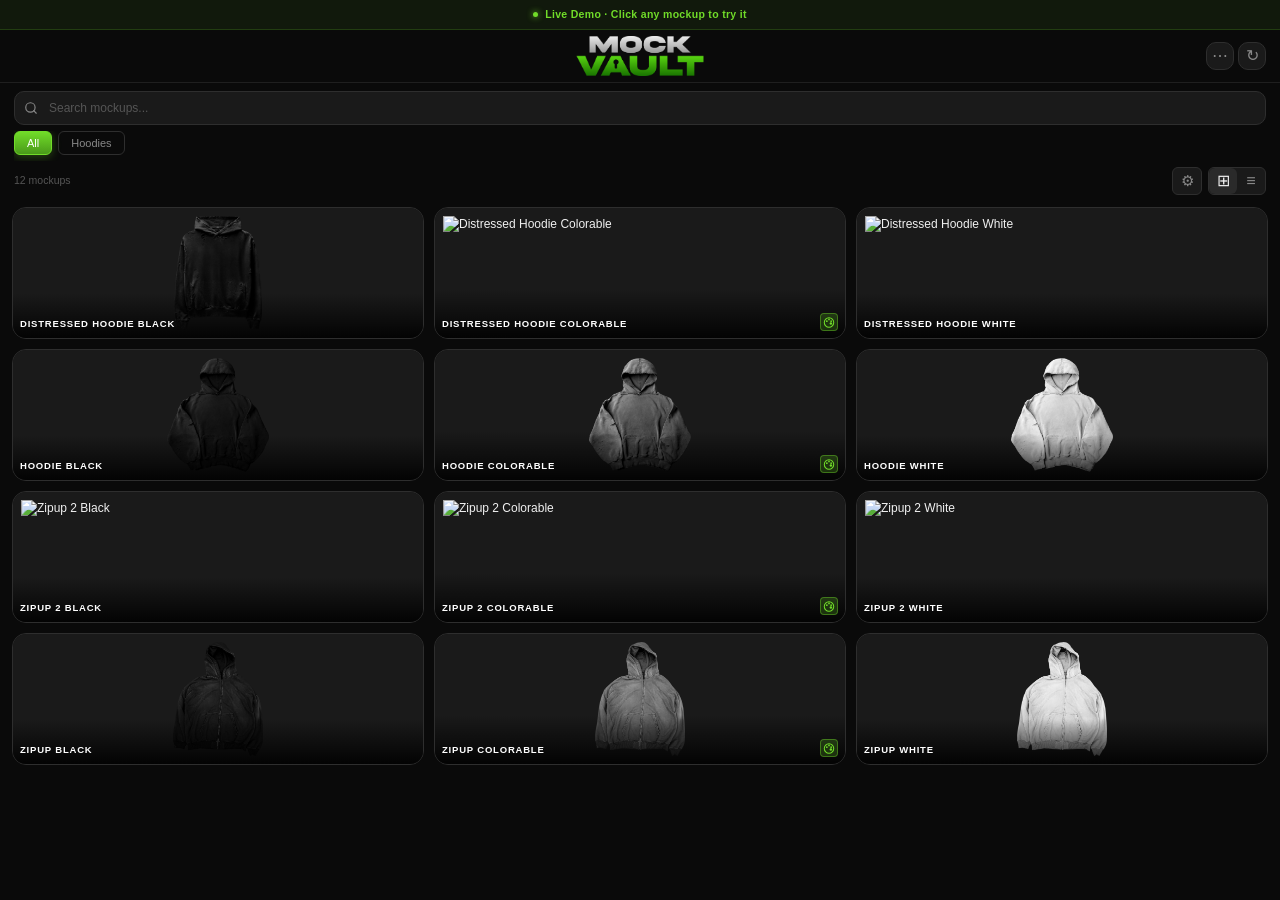
==== demo/index.html @ 6f00c3f3 "Initial commit — MockVault landing page" ====
<!DOCTYPE html>
<html lang="en">
<head>
  <meta charset="UTF-8">
  <meta name="viewport" content="width=device-width, initial-scale=1.0">
  <title>MockVault — Interactive Demo</title>
  <link href="https://api.fontshare.com/v2/css?f[]=satoshi@900,700,500,400,300&display=swap" rel="stylesheet">
  <style>
    *, *::before, *::after { box-sizing: border-box; margin: 0; padding: 0; }

    :root {
      --bg-base:       #0a0a0a;
      --bg-surface:    #111111;
      --bg-elevated:   #1a1a1a;
      --bg-hover:      #212121;
      --bg-active:     #2a2a2a;
      --border:        #1f1f1f;
      --border-strong: #2e2e2e;
      --text-primary:  #f0f0f0;
      --text-secondary:#888888;
      --text-muted:    #555555;
      --accent:        #71dc29;
      --accent-glow:   rgba(113, 220, 41, 0.22);
      --accent-gradient: linear-gradient(to bottom, #71dc29 0%, #4a9a1a 100%);
      --success:       #34d399;
      --error:         #f87171;
      --radius-sm: 6px; --radius-md: 10px; --radius-lg: 14px;
      --transition: 0.15s ease;
    }

    html, body {
      height: 100%;
      background: var(--bg-base);
      color: var(--text-primary);
      font-family: 'Satoshi', -apple-system, BlinkMacSystemFont, sans-serif;
      font-size: 12px;
      line-height: 1.4;
      overflow: hidden;
      -webkit-font-smoothing: antialiased;
    }

    #app { display: flex; flex-direction: column; height: 100%; overflow: hidden; position: relative; }

    ::-webkit-scrollbar { width: 4px; }
    ::-webkit-scrollbar-track { background: transparent; }
    ::-webkit-scrollbar-thumb { background: var(--border-strong); border-radius: 99px; }
    ::-webkit-scrollbar-thumb:hover { background: var(--text-muted); }

    /* ── Demo Banner ──────────────────────────────────────── */
    .demo-banner {
      display: flex;
      align-items: center;
      justify-content: center;
      gap: 7px;
      padding: 7px 12px;
      background: rgba(113, 220, 41, 0.07);
      border-bottom: 1px solid rgba(113, 220, 41, 0.18);
      font-size: 10.5px;
      font-weight: 700;
      color: var(--accent);
      letter-spacing: 0.03em;
      flex-shrink: 0;
    }

    .demo-dot {
      width: 5px; height: 5px;
      border-radius: 50%;
      background: var(--accent);
      box-shadow: 0 0 6px var(--accent);
      animation: demo-pulse 2s ease-in-out infinite;
    }

    @keyframes demo-pulse {
      0%, 100% { opacity: 1; transform: scale(1); }
      50% { opacity: 0.4; transform: scale(0.7); }
    }

    /* ── Header ───────────────────────────────────────────── */
    .header {
      display: flex;
      align-items: center;
      justify-content: flex-end;
      padding: 12px 14px;
      flex-shrink: 0;
      border-bottom: 1px solid var(--border);
      position: relative;
    }

    .header-logo {
      position: absolute;
      left: 50%;
      transform: translateX(-50%);
    }

    .logo-img { height: 40px; width: auto; display: block; }

    .header-actions { display: flex; align-items: center; gap: 4px; }

    .icon-btn {
      display: flex; align-items: center; justify-content: center;
      width: 28px; height: 28px;
      border: 1px solid var(--border-strong);
      border-radius: var(--radius-md);
      background: var(--bg-elevated);
      color: var(--text-secondary);
      cursor: pointer;
      transition: all var(--transition);
      font-size: 16px; line-height: 1;
    }

    .icon-btn:hover { border-color: var(--accent); color: var(--accent); background: rgba(113,220,41,0.08); }

    @keyframes spin { to { transform: rotate(360deg); } }
    .icon-btn.spinning { animation: spin 0.7s linear infinite; }

    /* ── Search ───────────────────────────────────────────── */
    .search-bar {
      position: relative;
      margin: 8px 14px 6px;
      flex-shrink: 0;
    }

    .search-icon-wrap {
      position: absolute; left: 0; top: 50%;
      transform: translateY(-50%);
      width: 34px; display: flex; justify-content: center; pointer-events: none;
    }

    .search-icon { width: 14px; height: 14px; color: var(--text-secondary); }

    .search-input {
      width: 100%;
      background: var(--bg-elevated);
      border: 1px solid var(--border-strong);
      border-radius: var(--radius-md);
      color: var(--text-primary);
      font-family: inherit;
      font-size: 12px;
      padding: 9px 28px 9px 34px;
      outline: none;
      transition: border-color var(--transition), box-shadow var(--transition);
    }

    .search-input::placeholder { color: var(--text-muted); }
    .search-input:focus { border-color: var(--accent); box-shadow: 0 0 0 2px rgba(113,220,41,0.18); }

    .clear-search {
      position: absolute; right: 6px; top: 0; height: 100%;
      display: flex; align-items: center; justify-content: center;
      width: 24px; background: transparent; border: none;
      color: var(--text-muted); cursor: pointer; font-size: 10px;
      transition: color var(--transition);
    }

    .clear-search:hover { color: var(--text-primary); }

    /* ── Categories ───────────────────────────────────────── */
    .categories-wrapper {
      padding: 0 14px; flex-shrink: 0; overflow: hidden; position: relative;
    }

    .categories-wrapper::before, .categories-wrapper::after {
      content: ''; position: absolute; top: 0; bottom: 6px; width: 24px;
      pointer-events: none; opacity: 0; transition: opacity 0.2s; z-index: 1;
    }

    .categories-wrapper::before { left: 14px; background: linear-gradient(to right, var(--bg-base), transparent); }
    .categories-wrapper::after  { right: 14px; background: linear-gradient(to left, var(--bg-base), transparent); }
    .categories-wrapper.scroll-left::before  { opacity: 1; }
    .categories-wrapper.scroll-right::after  { opacity: 1; }

    .categories {
      display: flex; gap: 6px; overflow-x: auto;
      padding-bottom: 6px; scrollbar-width: none;
    }

    .categories::-webkit-scrollbar { display: none; }

    .category-btn {
      flex-shrink: 0;
      padding: 5px 12px;
      border-radius: var(--radius-sm);
      border: 1px solid var(--border-strong);
      background: transparent;
      color: var(--text-secondary);
      font-family: inherit;
      font-size: 11px; font-weight: 500;
      cursor: pointer;
      transition: all var(--transition);
      white-space: nowrap;
    }

    .category-btn:hover { border-color: var(--accent); color: var(--text-primary); }

    .category-btn.active {
      background: var(--accent-gradient);
      border-color: var(--accent);
      color: #fff;
      box-shadow: 0 2px 10px rgba(113,220,41,0.3);
    }

    /* ── Stats Bar ────────────────────────────────────────── */
    .stats-bar {
      display: flex; align-items: center; justify-content: space-between;
      padding: 6px 14px 4px; flex-shrink: 0;
    }

    .stats-left { display: flex; align-items: center; }

    .count-label { font-size: 10.5px; color: var(--text-muted); font-weight: 500; }

    .clear-filters-btn {
      margin-left: 8px; padding: 2px 7px; font-size: 10px; font-weight: 600;
      font-family: inherit; border-radius: var(--radius-sm);
      border: 1px solid var(--border-strong); background: transparent;
      color: var(--text-muted); cursor: pointer; transition: all var(--transition);
    }

    .clear-filters-btn:hover { border-color: var(--error); color: var(--error); }

    .stats-right { display: flex; align-items: center; }

    /* Filter Popout */
    .filter-popout-wrap {
      position: relative; display: flex;
      background: var(--bg-elevated); border: 1px solid var(--border-strong);
      border-radius: var(--radius-sm); margin-right: 6px;
    }

    .filter-toggle-btn {
      display: flex; align-items: center; justify-content: center;
      width: 28px; height: 26px; border: none; border-radius: var(--radius-sm);
      background: transparent; color: var(--text-secondary);
      cursor: pointer; transition: all var(--transition); font-size: 15px;
    }

    .filter-toggle-btn:hover { color: var(--text-primary); }
    .filter-toggle-btn.has-filter { color: var(--accent); background: var(--bg-active); }

    .filter-popout {
      position: absolute; top: calc(100% + 6px); right: 0;
      background: var(--bg-elevated); border: 1px solid var(--border-strong);
      border-radius: var(--radius-md); padding: 6px;
      box-shadow: 0 4px 20px rgba(0,0,0,0.6);
      display: flex; flex-direction: column; min-width: 120px;
      opacity: 0; pointer-events: none;
      transform: translateY(-4px);
      transition: opacity 0.15s, transform 0.15s; z-index: 50;
    }

    .filter-popout.open { opacity: 1; pointer-events: all; transform: translateY(0); }

    .color-filter-btn {
      height: 26px; padding: 0; border-radius: var(--radius-sm); border: none;
      background: transparent; color: var(--text-secondary); font-family: inherit;
      font-size: 11px; font-weight: 600; cursor: pointer;
      transition: all var(--transition); letter-spacing: 0.3px;
      display: flex; align-items: center; justify-content: center;
    }

    .color-filter-btn:hover { background: var(--bg-hover); color: var(--text-primary); }
    .color-filter-btn.active { background: var(--accent-gradient); color: #fff; }

    .view-toggle {
      display: flex; background: var(--bg-elevated);
      border: 1px solid var(--border-strong); border-radius: var(--radius-sm);
    }

    .view-btn {
      display: flex; align-items: center; justify-content: center;
      width: 28px; height: 26px; border: none; border-radius: var(--radius-sm);
      background: transparent; color: var(--text-secondary);
      cursor: pointer; transition: all var(--transition); font-size: 16px;
    }

    .view-btn:hover { color: var(--text-primary); }
    .view-btn.active { background: var(--bg-active); color: var(--text-primary); }

    /* ── Mockup Container ─────────────────────────────────── */
    .mockup-container {
      flex: 1; min-height: 0; overflow-y: auto;
      padding: 8px 12px 14px; position: relative;
    }

    .mockup-grid { display: flex; flex-wrap: wrap; align-content: flex-start; }

    .mockup-grid .mockup-card {
      flex: none;
      width: calc((100% - 20px) / 3);
      margin-right: 10px;
      margin-bottom: 10px;
    }

    .mockup-grid .mockup-card:nth-child(3n) { margin-right: 0; }

    .mockup-grid.list-mode { display: flex; flex-direction: column; }
    .mockup-grid.list-mode .mockup-card { width: 100%; margin-right: 0; margin-bottom: 8px; }

    /* ── Cards ────────────────────────────────────────────── */
    .mockup-card {
      position: relative;
      background: var(--bg-surface);
      border: 1px solid var(--border-strong);
      border-radius: var(--radius-lg);
      overflow: hidden;
      cursor: pointer;
      transition: border-color 0.15s, box-shadow 0.15s, transform 0.15s;
    }

    .mockup-card:hover {
      border-color: rgba(113,220,41,0.6);
      box-shadow: 0 0 0 1px rgba(113,220,41,0.35), 0 4px 20px rgba(113,220,41,0.12);
      transform: translateY(-2px) scale(1.015);
    }

    .list-mode .mockup-card:hover { transform: translateY(-1px); }

    .mockup-card.placed-flash { animation: placed-flash 0.8s ease forwards; }

    @keyframes placed-flash {
      0%   { border-color: var(--accent); box-shadow: 0 0 0 2px rgba(113,220,41,0.6), 0 0 30px rgba(113,220,41,0.3); }
      100% { border-color: var(--border-strong); box-shadow: none; }
    }

    /* Thumbnail */
    .card-thumb-wrap { position: relative; width: 100%; isolation: isolate; }

    .card-thumb {
      width: 100%; height: 130px;
      object-fit: contain; display: block;
      background: var(--bg-elevated); padding: 8px;
      opacity: 0; transition: opacity 0.3s;
    }

    .card-thumb.loaded { opacity: 1; }

    /* Live color tint for colorable mockups */
    .card-color-tint {
      position: absolute; inset: 0;
      mix-blend-mode: overlay;
      pointer-events: none;
      opacity: 0;
      transition: opacity 0.4s ease, background 0.15s ease;
    }

    .card-color-tint.active { opacity: 1; }

    /* Colorable Badge */
    .colorable-badge {
      display: flex; align-items: center; justify-content: center;
      width: 18px; height: 18px; border-radius: 4px;
      background: rgba(113,220,41,0.2); color: var(--accent);
      border: 1px solid rgba(113,220,41,0.4); flex-shrink: 0;
    }

    .colorable-badge svg { width: 12px; height: 12px; }

    .card-name-bar {
      position: absolute; bottom: 0; left: 0; right: 0;
      padding: 24px 7px 7px;
      background: linear-gradient(to top, rgba(0,0,0,0.88) 0%, transparent 100%);
      pointer-events: none;
      display: flex; align-items: flex-end;
    }

    .card-name {
      font-size: 9.5px; font-weight: 700; color: #fff;
      white-space: nowrap; overflow: hidden; text-overflow: ellipsis;
      letter-spacing: 0.8px; text-transform: uppercase;
      flex: 1; min-width: 0; margin-right: 4px;
    }

    /* Fav button */
    .fav-btn {
      position: absolute; top: 5px; right: 5px;
      width: 22px; height: 22px; border: none; border-radius: 4px;
      background: rgba(0,0,0,0.55); color: var(--text-secondary);
      font-size: 13px; line-height: 1; cursor: pointer;
      display: flex; align-items: center; justify-content: center;
      z-index: 4; opacity: 0;
      transition: opacity 0.15s, color 0.15s, background 0.15s;
    }

    .mockup-card:hover .fav-btn { opacity: 1; }
    .fav-btn.active { color: #fbbf24; opacity: 1; }
    .fav-btn:hover { background: rgba(0,0,0,0.8); color: #fbbf24; }

    /* List mode fav */
    .list-mode .fav-btn {
      position: static; width: 28px; height: 28px;
      padding: 0; margin: 0; margin-right: 6px; align-self: center;
      background: transparent; border: 1px solid var(--border-strong);
      border-radius: var(--radius-sm); opacity: 1; font-size: 13px;
    }

    .list-mode .fav-btn.active { color: #fbbf24; border-color: rgba(251,191,36,0.4); background: rgba(251,191,36,0.08); }
    .list-mode .fav-btn:hover { background: rgba(251,191,36,0.12); color: #fbbf24; }

    /* Place overlay */
    .card-overlay {
      position: absolute; inset: 0;
      background: rgba(0,0,0,0.42);
      display: flex; align-items: center; justify-content: center;
      opacity: 0; transition: opacity var(--transition);
    }

    .mockup-card:hover .card-overlay { opacity: 1; }

    .place-btn {
      display: flex; align-items: center; gap: 4px;
      padding: 6px 14px;
      background: var(--accent-gradient); border: none;
      border-radius: var(--radius-sm); color: #fff;
      font-family: inherit; font-size: 10.5px; font-weight: 700;
      cursor: pointer; transition: transform 0.15s; letter-spacing: 0.3px;
      box-shadow: 0 2px 12px rgba(113,220,41,0.5);
    }

    .place-btn:hover { transform: scale(1.05); }

    /* List mode */
    .list-mode .mockup-card { display: flex; align-items: center; padding: 9px 11px; }

    .list-mode .card-thumb-wrap {
      flex-shrink: 0; width: 44px; height: 44px;
      border-radius: var(--radius-sm); overflow: hidden;
      background: var(--bg-elevated); margin-right: 12px;
    }

    .list-mode .card-thumb { width: 100%; height: 100%; object-fit: contain; padding: 4px; }
    .list-mode .card-name-bar { display: none; }
    .list-mode .card-overlay { display: none; }
    .list-mode .card-info { flex: 1; min-width: 0; margin-right: 10px; }

    .list-mode .card-name {
      flex: none; font-size: 10.5px; font-weight: 600;
      color: var(--text-primary); white-space: nowrap; overflow: hidden;
      text-overflow: ellipsis; letter-spacing: 0.4px; text-transform: uppercase; position: static;
    }

    .card-name-row { display: flex; align-items: center; min-width: 0; }
    .card-name-row .card-name { flex: 1; min-width: 0; margin-right: 6px; }
    .card-category { font-size: 9.5px; color: var(--text-muted); margin-top: 3px; text-transform: capitalize; }

    .list-mode .card-actions { flex-shrink: 0; display: flex; align-items: center; }

    .place-btn-list {
      display: flex; align-items: center; justify-content: center;
      width: 28px; height: 28px; padding: 0; margin: 0;
      background: var(--bg-elevated); border: 1px solid var(--border-strong);
      border-radius: var(--radius-sm); color: var(--text-secondary);
      cursor: pointer; transition: all var(--transition); font-size: 15px;
    }

    .place-btn-list:hover { background: var(--accent-gradient); border-color: var(--accent); color: #fff; }

    /* Empty State */
    .empty-state {
      display: flex; flex-direction: column; align-items: center; justify-content: center;
      gap: 10px; padding: 40px 20px; text-align: center;
    }

    .empty-icon svg { width: 44px; height: 44px; color: var(--text-muted); opacity: 0.4; }
    .empty-title { font-size: 12px; font-weight: 600; color: var(--text-secondary); }
    .empty-subtitle { font-size: 10.5px; color: var(--text-muted); line-height: 1.6; }

    /* Toast */
    .toast {
      position: fixed; bottom: 12px; left: 50%;
      transform: translateX(-50%) translateY(50px);
      background: var(--bg-elevated); border: 1px solid var(--border-strong);
      border-radius: var(--radius-md); padding: 7px 14px;
      font-size: 11px; font-weight: 500; color: var(--text-primary);
      white-space: nowrap; box-shadow: 0 4px 20px rgba(0,0,0,0.6);
      opacity: 0; transition: all 0.25s cubic-bezier(0.34,1.4,0.64,1);
      pointer-events: none; z-index: 999;
    }

    .toast.show { opacity: 1; transform: translateX(-50%) translateY(0); }
    .toast.success { border-color: var(--success); color: var(--success); }
    .toast.error   { border-color: var(--error);   color: var(--error);   }

    /* ── Color Picker ─────────────────────────────────────── */
    .color-picker-overlay {
      position: absolute; inset: 0;
      background: rgba(9,9,11,0.82);
      display: flex; align-items: center; justify-content: center;
      z-index: 200; opacity: 0; pointer-events: none;
      transition: opacity 0.18s ease;
    }

    .color-picker-overlay.show { opacity: 1; pointer-events: all; }

    .color-picker-panel {
      background: var(--bg-elevated); border: 1px solid var(--border-strong);
      border-radius: var(--radius-lg); padding: 14px;
      width: 215px; max-width: calc(100% - 28px);
      box-shadow: 0 4px 24px rgba(0,0,0,0.7);
    }

    /* Live preview with blend overlay */
    .cp-preview-wrap {
      position: relative; isolation: isolate;
      width: 100%; height: 115px;
      border-radius: 8px; overflow: hidden;
      margin-bottom: 12px;
      background: #1a1a1a; border: 1px solid var(--border-strong);
    }

    .cp-preview-img { width: 100%; height: 100%; object-fit: contain; padding: 8px; display: block; }

    .cp-color-overlay {
      position: absolute; inset: 0;
      mix-blend-mode: overlay;
      pointer-events: none;
      transition: background 0.1s ease;
    }

    .cp-preview-label {
      position: absolute; bottom: 5px; left: 0; right: 0; text-align: center;
      font-size: 9px; font-weight: 700; letter-spacing: 0.08em;
      text-transform: uppercase; color: rgba(255,255,255,0.45);
    }

    .color-picker-title {
      font-size: 10.5px; font-weight: 700; color: var(--text-secondary);
      letter-spacing: 0.6px; text-transform: uppercase; margin-bottom: 10px;
    }

    .color-swatches { display: flex; flex-wrap: wrap; gap: 5px; margin-bottom: 10px; }

    .color-swatch {
      width: 26px; height: 26px; border-radius: 6px; cursor: pointer;
      border: 2px solid transparent;
      transition: transform 0.12s, border-color 0.12s;
      flex-shrink: 0;
    }

    .color-swatch:hover { transform: scale(1.15); }
    .color-swatch.selected { border-color: #fff; transform: scale(1.1); }

    .color-custom-row { display: flex; align-items: center; margin-bottom: 12px; }

    .color-preview-dot {
      width: 26px; height: 26px; border-radius: 6px; flex-shrink: 0;
      margin-right: 8px; border: 1px solid var(--border-strong);
    }

    .hex-input {
      flex: 1; min-width: 0; background: var(--bg-surface);
      border: 1px solid var(--border-strong); border-radius: var(--radius-sm);
      color: var(--text-primary); font-size: 11px; font-family: monospace;
      padding: 6px 8px; outline: none; transition: border-color var(--transition);
    }

    .hex-input:focus { border-color: var(--accent); }

    .color-picker-actions { display: flex; gap: 6px; }

    .color-cancel-btn {
      flex: 1; padding: 7px 0; border-radius: var(--radius-sm);
      border: 1px solid var(--border-strong); background: transparent;
      color: var(--text-secondary); font-family: inherit;
      font-size: 11px; font-weight: 600; cursor: pointer; transition: all var(--transition);
    }

    .color-cancel-btn:hover { border-color: var(--text-secondary); color: var(--text-primary); }

    .color-place-btn {
      flex: 2; padding: 7px 0; border-radius: var(--radius-sm); border: none;
      background: var(--accent-gradient); color: #fff;
      font-family: inherit; font-size: 11px; font-weight: 700;
      cursor: pointer; transition: opacity 0.15s; letter-spacing: 0.3px;
    }

    .color-place-btn:hover { opacity: 0.85; }

    /* ── Mobile / Touch ────────────────────────────────────── */
    @media (hover: none) and (pointer: coarse) {
      /* Always show fav buttons — no hover state on touch */
      .fav-btn { opacity: 0.7; }
      /* Bigger tap targets for categories */
      .category-btn { padding: 7px 14px; font-size: 12px; }
      /* Hex input larger on mobile */
      .hex-input { font-size: 14px; padding: 8px 10px; }
      .color-cancel-btn, .color-place-btn { padding: 10px 0; font-size: 12px; }
      /* Color swatch slightly larger for fingers */
      .color-swatch { width: 30px; height: 30px; }
      .color-swatches { gap: 6px; }
    }

    @media (max-width: 380px) {
      .color-picker-panel { padding: 12px; }
      .cp-preview-wrap { height: 100px; }
    }
  </style>
</head>
<body>
  <div id="app">

    <!-- Demo Banner -->
    <div class="demo-banner">
      <span class="demo-dot"></span>
      <span id="demoBannerText">Live Demo · Click any mockup to try it</span>
    </div>

    <!-- Header -->
    <header class="header">
      <div class="header-logo">
        <img src="../demo-source-file/mockvaultlogo.png" class="logo-img" alt="MockVault">
      </div>
      <div class="header-actions">
        <button class="icon-btn" id="folderBtn" title="Available in Photoshop">&#8943;</button>
        <button class="icon-btn" id="refreshBtn" title="Refresh">&#8635;</button>
      </div>
    </header>

    <!-- Search -->
    <div class="search-bar">
      <div class="search-icon-wrap">
        <svg class="search-icon" viewBox="0 0 24 24" fill="none">
          <circle cx="11" cy="11" r="8" stroke="currentColor" stroke-width="2"/>
          <path d="m21 21-4.35-4.35" stroke="currentColor" stroke-width="2" stroke-linecap="round"/>
        </svg>
      </div>
      <input type="text" id="searchInput" class="search-input" placeholder="Search mockups..." autocomplete="off" spellcheck="false">
      <button class="clear-search" id="clearSearch" style="display:none">✕</button>
    </div>

    <!-- Categories -->
    <div class="categories-wrapper">
      <div class="categories" id="categoryTabs">
        <button class="category-btn active" data-category="all">All</button>
      </div>
    </div>

    <!-- Stats bar -->
    <div class="stats-bar">
      <div class="stats-left">
        <span id="mockupCount" class="count-label">0 mockups</span>
        <button class="clear-filters-btn" id="clearFiltersBtn" style="display:none">✕ Clear</button>
      </div>
      <div class="stats-right">
        <div class="filter-popout-wrap" id="filterPopoutWrap">
          <button class="filter-toggle-btn" id="filterToggleBtn">⚙</button>
          <div class="filter-popout" id="filterPopout">
            <button class="color-filter-btn" id="blackBtn" data-filter="black">Black</button>
            <button class="color-filter-btn" id="whiteBtn" data-filter="white">White</button>
            <button class="color-filter-btn" id="colorableBtn" data-filter="colorable">Colorable</button>
          </div>
        </div>
        <div class="view-toggle">
          <button class="view-btn active" id="gridViewBtn">⊞</button>
          <button class="view-btn" id="listViewBtn">≡</button>
        </div>
      </div>
    </div>

    <!-- Mockup Grid -->
    <div class="mockup-container" id="mockupContainer">
      <div class="empty-state" id="emptyState" style="display:none">
        <div class="empty-icon">
          <svg viewBox="0 0 64 64" fill="none">
            <rect x="8" y="10" width="48" height="36" rx="4" stroke="currentColor" stroke-width="2"/>
            <path d="M22 54h20M32 46v8" stroke="currentColor" stroke-width="2" stroke-linecap="round"/>
          </svg>
        </div>
        <p class="empty-title">No mockups found</p>
        <p class="empty-subtitle">Try a different search or filter</p>
      </div>
      <div class="mockup-grid" id="mockupGrid"></div>
    </div>

    <!-- Toast -->
    <div class="toast" id="toast"></div>

    <!-- Color Picker Modal -->
    <div class="color-picker-overlay" id="colorPickerOverlay">
      <div class="color-picker-panel">
        <div class="cp-preview-wrap">
          <img class="cp-preview-img" id="cpPreviewImg" src="" alt="Preview">
          <div class="cp-color-overlay" id="cpColorOverlay"></div>
          <span class="cp-preview-label">Live Color Preview</span>
        </div>
        <p class="color-picker-title">Garment Color</p>
        <div class="color-swatches" id="colorSwatches"></div>
        <div class="color-custom-row">
          <div class="color-preview-dot" id="colorPreviewDot"></div>
          <input type="text" class="hex-input" id="hexInput" maxlength="7" placeholder="#1d4ed8">
        </div>
        <div class="color-picker-actions">
          <button class="color-cancel-btn" id="colorCancelBtn">Cancel</button>
          <button class="color-place-btn" id="colorPlaceBtn">Place Mockup</button>
        </div>
      </div>
    </div>

  </div>

  <script>
    /* ── Demo Data ─────────────────────────────────────── */
    const DEMO_MOCKUPS = [
      { name: "Distressed Hoodie Black",     category: "hoodies", colorType: "black",     colorable: false, thumbUrl: "../demo-source-file/Hoodies/distressedhoodie_black.png"    },
      { name: "Distressed Hoodie Colorable", category: "hoodies", colorType: "colorable", colorable: true,  thumbUrl: "../demo-source-file/Hoodies/distressedhoodie_colorable.png" },
      { name: "Distressed Hoodie White",     category: "hoodies", colorType: "white",     colorable: false, thumbUrl: "../demo-source-file/Hoodies/distressedhoodie_white.png"    },
      { name: "Hoodie Black",                category: "hoodies", colorType: "black",     colorable: false, thumbUrl: "../demo-source-file/Hoodies/hoodie_black.png"               },
      { name: "Hoodie Colorable",            category: "hoodies", colorType: "colorable", colorable: true,  thumbUrl: "../demo-source-file/Hoodies/hoodie_colorable.png"           },
      { name: "Hoodie White",                category: "hoodies", colorType: "white",     colorable: false, thumbUrl: "../demo-source-file/Hoodies/hoodie_white.png"               },
      { name: "Zipup 2 Black",               category: "hoodies", colorType: "black",     colorable: false, thumbUrl: "../demo-source-file/Hoodies/zipup2_black.png"               },
      { name: "Zipup 2 Colorable",           category: "hoodies", colorType: "colorable", colorable: true,  thumbUrl: "../demo-source-file/Hoodies/zipup2_colorable.png"           },
      { name: "Zipup 2 White",               category: "hoodies", colorType: "white",     colorable: false, thumbUrl: "../demo-source-file/Hoodies/zipup2_white.png"               },
      { name: "Zipup Black",                 category: "hoodies", colorType: "black",     colorable: false, thumbUrl: "../demo-source-file/Hoodies/zipup_black.png"                },
      { name: "Zipup Colorable",             category: "hoodies", colorType: "colorable", colorable: true,  thumbUrl: "../demo-source-file/Hoodies/zipup_colorable.png"            },
      { name: "Zipup White",                 category: "hoodies", colorType: "white",     colorable: false, thumbUrl: "../demo-source-file/Hoodies/zipup_white.png"                },
    ];

    const GARMENT_COLORS = [
      "#ffffff","#e5e5e5","#a3a3a3","#525252","#171717",
      "#1e3a5f","#1d4ed8","#0284c7","#0d9488","#16a34a",
      "#65a30d","#ca8a04","#ea580c","#dc2626","#9f1239",
      "#db2777","#7c3aed","#4c1d95","#92400e","#d4a574",
    ];

    /* ── State ─────────────────────────────────────────── */
    let allMockups        = [...DEMO_MOCKUPS];
    let filteredList      = [];
    let activeCategory    = "all";
    let searchQuery       = "";
    let isListView        = false;
    let activeColorFilter = null;
    let favorites         = new Set();
    let garmentColor      = "#1d4ed8";
    let colorPickerTarget = null;

    /* ── DOM ───────────────────────────────────────────── */
    const mockupGrid       = document.getElementById("mockupGrid");
    const emptyState       = document.getElementById("emptyState");
    const categoryTabs     = document.getElementById("categoryTabs");
    const searchInput      = document.getElementById("searchInput");
    const clearSearch      = document.getElementById("clearSearch");
    const refreshBtn       = document.getElementById("refreshBtn");
    const folderBtn        = document.getElementById("folderBtn");
    const mockupCount      = document.getElementById("mockupCount");
    const gridViewBtn      = document.getElementById("gridViewBtn");
    const listViewBtn      = document.getElementById("listViewBtn");
    const colorableBtn     = document.getElementById("colorableBtn");
    const blackBtn         = document.getElementById("blackBtn");
    const whiteBtn         = document.getElementById("whiteBtn");
    const clearFiltersBtn  = document.getElementById("clearFiltersBtn");
    const filterToggleBtn  = document.getElementById("filterToggleBtn");
    const filterPopout     = document.getElementById("filterPopout");
    const filterPopoutWrap = document.getElementById("filterPopoutWrap");
    const toast            = document.getElementById("toast");
    const cpOverlay        = document.getElementById("colorPickerOverlay");
    const colorSwatches    = document.getElementById("colorSwatches");
    const colorPreviewDot  = document.getElementById("colorPreviewDot");
    const hexInput         = document.getElementById("hexInput");
    const colorCancelBtn   = document.getElementById("colorCancelBtn");
    const colorPlaceBtn    = document.getElementById("colorPlaceBtn");
    const cpPreviewImg     = document.getElementById("cpPreviewImg");
    const cpColorOverlay   = document.getElementById("cpColorOverlay");

    /* ── Helpers ───────────────────────────────────────── */
    function favKey(m) { return `${m.category}/${m.name}`; }

    function formatName(name) {
      return name.replace(/[_-]+/g, " ").replace(/\b\w/g, c => c.toUpperCase());
    }

    function cap(str) { return str ? str.charAt(0).toUpperCase() + str.slice(1) : ""; }

    let toastTimer;
    function showToast(msg, type = "") {
      clearTimeout(toastTimer);
      toast.textContent = msg;
      toast.className = "toast" + (type ? ` ${type}` : "") + " show";
      toastTimer = setTimeout(() => toast.classList.remove("show"), 3200);
    }

    function setColor(hex) {
      garmentColor = hex;
      colorPreviewDot.style.background = hex;
      cpColorOverlay.style.background = hex;
      hexInput.value = hex;
      colorSwatches.querySelectorAll(".color-swatch").forEach(s => {
        s.classList.toggle("selected", s.dataset.color.toLowerCase() === hex.toLowerCase());
      });
    }

    const isTouch = () => window.matchMedia('(hover: none) and (pointer: coarse)').matches;

    /* ── Init ──────────────────────────────────────────── */
    function init() {
      try {
        const saved = JSON.parse(localStorage.getItem("mv_demo_prefs") || "{}");
        if (saved.isListView !== undefined) isListView = saved.isListView;
        if (saved.garmentColor) garmentColor = saved.garmentColor;
        const favSaved = localStorage.getItem("mv_demo_favs");
        if (favSaved) favorites = new Set(JSON.parse(favSaved));
      } catch {}

      gridViewBtn.classList.toggle("active", !isListView);
      listViewBtn.classList.toggle("active", isListView);
      mockupGrid.classList.toggle("list-mode", isListView);

      bindEvents();
      renderCategories();
      renderGrid();
    }

    function savePrefs() {
      try {
        localStorage.setItem("mv_demo_prefs", JSON.stringify({ isListView, garmentColor }));
        localStorage.setItem("mv_demo_favs", JSON.stringify([...favorites]));
      } catch {}
    }

    /* ── Events ────────────────────────────────────────── */
    function bindEvents() {
      folderBtn.addEventListener("click", () => {
        showToast("📁 Folder selection available in the full Photoshop plugin");
      });

      refreshBtn.addEventListener("click", () => {
        refreshBtn.classList.add("spinning");
        setTimeout(() => {
          refreshBtn.classList.remove("spinning");
          renderGrid();
          showToast("✓ Mockups refreshed");
        }, 600);
      });

      searchInput.addEventListener("input", () => {
        searchQuery = searchInput.value.trim().toLowerCase();
        clearSearch.style.display = searchQuery ? "flex" : "none";
        renderGrid();
      });

      clearSearch.addEventListener("click", () => {
        searchInput.value = ""; searchQuery = "";
        clearSearch.style.display = "none";
        renderGrid();
      });

      gridViewBtn.addEventListener("click", () => {
        isListView = false;
        gridViewBtn.classList.add("active"); listViewBtn.classList.remove("active");
        mockupGrid.classList.remove("list-mode");
        savePrefs(); renderGrid();
      });

      listViewBtn.addEventListener("click", () => {
        isListView = true;
        listViewBtn.classList.add("active"); gridViewBtn.classList.remove("active");
        mockupGrid.classList.add("list-mode");
        savePrefs(); renderGrid();
      });

      filterToggleBtn.addEventListener("click", (e) => {
        e.stopPropagation();
        filterPopout.classList.toggle("open");
      });

      document.addEventListener("click", (e) => {
        if (!filterPopoutWrap.contains(e.target)) filterPopout.classList.remove("open");
      });

      [colorableBtn, blackBtn, whiteBtn].forEach(btn => {
        btn.addEventListener("click", () => {
          const f = btn.dataset.filter;
          activeColorFilter = activeColorFilter === f ? null : f;
          colorableBtn.classList.toggle("active", activeColorFilter === "colorable");
          blackBtn.classList.toggle("active",     activeColorFilter === "black");
          whiteBtn.classList.toggle("active",     activeColorFilter === "white");
          filterToggleBtn.classList.toggle("has-filter", activeColorFilter !== null);
          filterPopout.classList.remove("open");
          renderGrid();
        });
      });

      clearFiltersBtn.addEventListener("click", () => {
        activeCategory = "all"; activeColorFilter = null;
        searchQuery = ""; searchInput.value = "";
        clearSearch.style.display = "none";
        [colorableBtn, blackBtn, whiteBtn].forEach(b => b.classList.remove("active"));
        filterToggleBtn.classList.remove("has-filter");
        categoryTabs.querySelectorAll(".category-btn").forEach(b =>
          b.classList.toggle("active", b.dataset.category === "all")
        );
        renderGrid();
      });

      // Color picker
      colorCancelBtn.addEventListener("click", hideColorPicker);
      cpOverlay.addEventListener("click", (e) => { if (e.target === cpOverlay) hideColorPicker(); });

      colorPlaceBtn.addEventListener("click", () => {
        const target = colorPickerTarget;
        const color = hexInput.value || garmentColor;
        garmentColor = color;
        savePrefs();
        hideColorPicker();
        placeDemo(target, color);
      });

      hexInput.addEventListener("input", () => {
        const val = hexInput.value;
        if (/^#[0-9a-fA-F]{6}$/.test(val)) setColor(val);
      });
    }

    /* ── Categories ────────────────────────────────────── */
    function renderCategories() {
      const cats = ["all", ...new Set(allMockups.map(m => m.category))].filter(Boolean);
      if (favorites.size > 0) cats.splice(1, 0, "favorites");

      categoryTabs.innerHTML = cats.map(cat => {
        const label = cat === "all" ? "All" : cat === "favorites" ? "★ Saved" : formatName(cat);
        return `<button class="category-btn${cat === activeCategory ? " active" : ""}" data-category="${cat}">${label}</button>`;
      }).join("");

      categoryTabs.querySelectorAll(".category-btn").forEach(btn => {
        btn.addEventListener("click", () => {
          activeCategory = btn.dataset.category;
          categoryTabs.querySelectorAll(".category-btn").forEach(b => b.classList.remove("active"));
          btn.classList.add("active");
          renderGrid();
        });
      });

      // Scroll fades
      const wrapper = document.querySelector(".categories-wrapper");
      const el = categoryTabs;
      function updateScroll() {
        const atStart = el.scrollLeft <= 2;
        const atEnd = el.scrollLeft + el.clientWidth >= el.scrollWidth - 2;
        const hasOverflow = el.scrollWidth > el.clientWidth;
        wrapper.classList.toggle("scroll-left",  hasOverflow && !atStart);
        wrapper.classList.toggle("scroll-right", hasOverflow && !atEnd);
      }
      el.addEventListener("scroll", updateScroll, { passive: true });
      updateScroll();
    }

    /* ── Grid ──────────────────────────────────────────── */
    function renderGrid() {
      let list = allMockups;
      if (activeCategory === "favorites")   list = list.filter(m => favorites.has(favKey(m)));
      else if (activeCategory !== "all")    list = list.filter(m => m.category === activeCategory);
      if (searchQuery)                      list = list.filter(m => m.name.toLowerCase().includes(searchQuery) || m.category.toLowerCase().includes(searchQuery));
      if (activeColorFilter)                list = list.filter(m => m.colorType === activeColorFilter);

      filteredList = list;
      mockupCount.textContent = `${list.length} mockup${list.length !== 1 ? "s" : ""}`;

      const hasFilters = activeCategory !== "all" || activeColorFilter !== null || searchQuery !== "";
      clearFiltersBtn.style.display = hasFilters ? "inline-flex" : "none";

      if (list.length === 0) {
        mockupGrid.innerHTML = "";
        emptyState.style.display = "flex";
        return;
      }

      emptyState.style.display = "none";
      mockupGrid.classList.toggle("list-mode", isListView);
      mockupGrid.innerHTML = list.map((m, i) => buildCard(m, i)).join("");

      // Load images
      mockupGrid.querySelectorAll(".mockup-card").forEach(card => {
        const idx = parseInt(card.dataset.index);
        const mockup = filteredList[idx];
        const img = card.querySelector(".card-thumb");
        if (img && mockup.thumbUrl) {
          img.addEventListener("load",  () => img.classList.add("loaded"));
          img.addEventListener("error", () => img.classList.add("loaded"));
          img.src = mockup.thumbUrl;
        }
      });

      // Fav buttons
      mockupGrid.querySelectorAll(".fav-btn").forEach(btn => {
        btn.addEventListener("click", (e) => {
          e.stopPropagation();
          const m = filteredList[parseInt(btn.closest(".mockup-card").dataset.index)];
          const key = favKey(m);
          if (favorites.has(key)) favorites.delete(key);
          else favorites.add(key);
          savePrefs();
          renderCategories();
          renderGrid();
        });
      });

      // Place buttons
      mockupGrid.querySelectorAll(".place-btn, .place-btn-list").forEach(btn => {
        btn.addEventListener("click", (e) => {
          e.stopPropagation();
          handlePlace(filteredList[parseInt(btn.closest(".mockup-card").dataset.index)]);
        });
      });

      // Card click/dblclick (touch devices always use single tap)
      const touch = isTouch();
      mockupGrid.querySelectorAll(".mockup-card").forEach(card => {
        if (!isListView) {
          card.addEventListener("click", () => handlePlace(filteredList[parseInt(card.dataset.index)]));
        } else {
          card.addEventListener(touch ? "click" : "dblclick", () => handlePlace(filteredList[parseInt(card.dataset.index)]));
        }
      });
    }

    function buildCard(mockup, index) {
      const badge = mockup.colorable
        ? `<span class="colorable-badge"><svg viewBox="0 0 14 14" fill="none"><circle cx="7" cy="7.5" r="5.5" stroke="currentColor" stroke-width="1.2"/><circle cx="4.5" cy="6" r="1" fill="currentColor"/><circle cx="7" cy="4" r="1" fill="currentColor"/><circle cx="9.5" cy="6" r="1" fill="currentColor"/><circle cx="9.2" cy="8.8" r="1.4" fill="currentColor"/></svg></span>`
        : "";
      const isFav = favorites.has(favKey(mockup));
      const star = isFav ? "★" : "☆";
      const displayName = formatName(mockup.name);

      if (isListView) {
        return `
          <div class="mockup-card" data-index="${index}">
            <div class="card-thumb-wrap">
              <img class="card-thumb" alt="${displayName}">
            </div>
            <div class="card-info">
              <div class="card-name-row">
                <div class="card-name">${displayName}</div>
                ${badge}
              </div>
              <div class="card-category">${cap(mockup.category)}</div>
            </div>
            <div class="card-actions">
              <button class="fav-btn${isFav ? " active" : ""}">${star}</button>
              <button class="place-btn-list">+</button>
            </div>
          </div>`;
      }

      return `
        <div class="mockup-card" data-index="${index}">
          <div class="card-thumb-wrap">
            <img class="card-thumb" alt="${displayName}">
            ${mockup.colorable ? `<div class="card-color-tint" id="tint-${index}"></div>` : ""}
            <button class="fav-btn${isFav ? " active" : ""}">${star}</button>
            <div class="card-name-bar">
              <div class="card-name">${displayName}</div>
              ${badge}
            </div>
            <div class="card-overlay">
              <button class="place-btn">+ Place</button>
            </div>
          </div>
        </div>`;
    }

    /* ── Place Logic ───────────────────────────────────── */
    function handlePlace(mockup) {
      if (mockup.colorable) {
        showColorPicker(mockup);
      } else {
        placeDemo(mockup, null);
      }
    }

    function placeDemo(mockup, color) {
      // Flash the card
      mockupGrid.querySelectorAll(".mockup-card").forEach(card => {
        if (filteredList[parseInt(card.dataset.index)] === mockup) {
          card.classList.remove("placed-flash");
          void card.offsetWidth;
          card.classList.add("placed-flash");

          // Show color tint on colorable cards
          if (color && !isListView) {
            const idx = parseInt(card.dataset.index);
            const tint = document.getElementById(`tint-${idx}`);
            if (tint) {
              tint.style.background = color;
              tint.classList.add("active");
              setTimeout(() => tint.classList.remove("active"), 2500);
            }
          }
        }
      });

      const msg = mockup.colorable
        ? `✓ ${formatName(mockup.name)} — Garment Color layer added`
        : `✓ ${formatName(mockup.name)} placed & centered`;
      showToast(msg, "success");

      try {
        window.parent.postMessage({
          type: 'mv-placed',
          name: formatName(mockup.name),
          thumbUrl: mockup.thumbUrl,
          color: color || null,
          colorable: mockup.colorable
        }, '*');
      } catch {}
    }

    /* ── Color Picker ──────────────────────────────────── */
    function showColorPicker(mockup) {
      colorPickerTarget = mockup;
      cpPreviewImg.src = mockup.thumbUrl;
      cpColorOverlay.style.background = garmentColor;

      colorSwatches.innerHTML = GARMENT_COLORS.map(hex =>
        `<div class="color-swatch${hex.toLowerCase() === garmentColor.toLowerCase() ? " selected" : ""}" data-color="${hex}" style="background:${hex}"></div>`
      ).join("");

      colorSwatches.querySelectorAll(".color-swatch").forEach(s => {
        s.addEventListener("click", () => setColor(s.dataset.color));
      });

      setColor(garmentColor);
      cpOverlay.classList.add("show");
    }

    function hideColorPicker() {
      cpOverlay.classList.remove("show");
      colorPickerTarget = null;
    }

    init();

    // Update hint text for touch devices
    if (isTouch()) {
      const bannerText = document.getElementById('demoBannerText');
      if (bannerText) bannerText.textContent = 'Live Demo · Tap any mockup to try it';
    }
  </script>
</body>
</html>
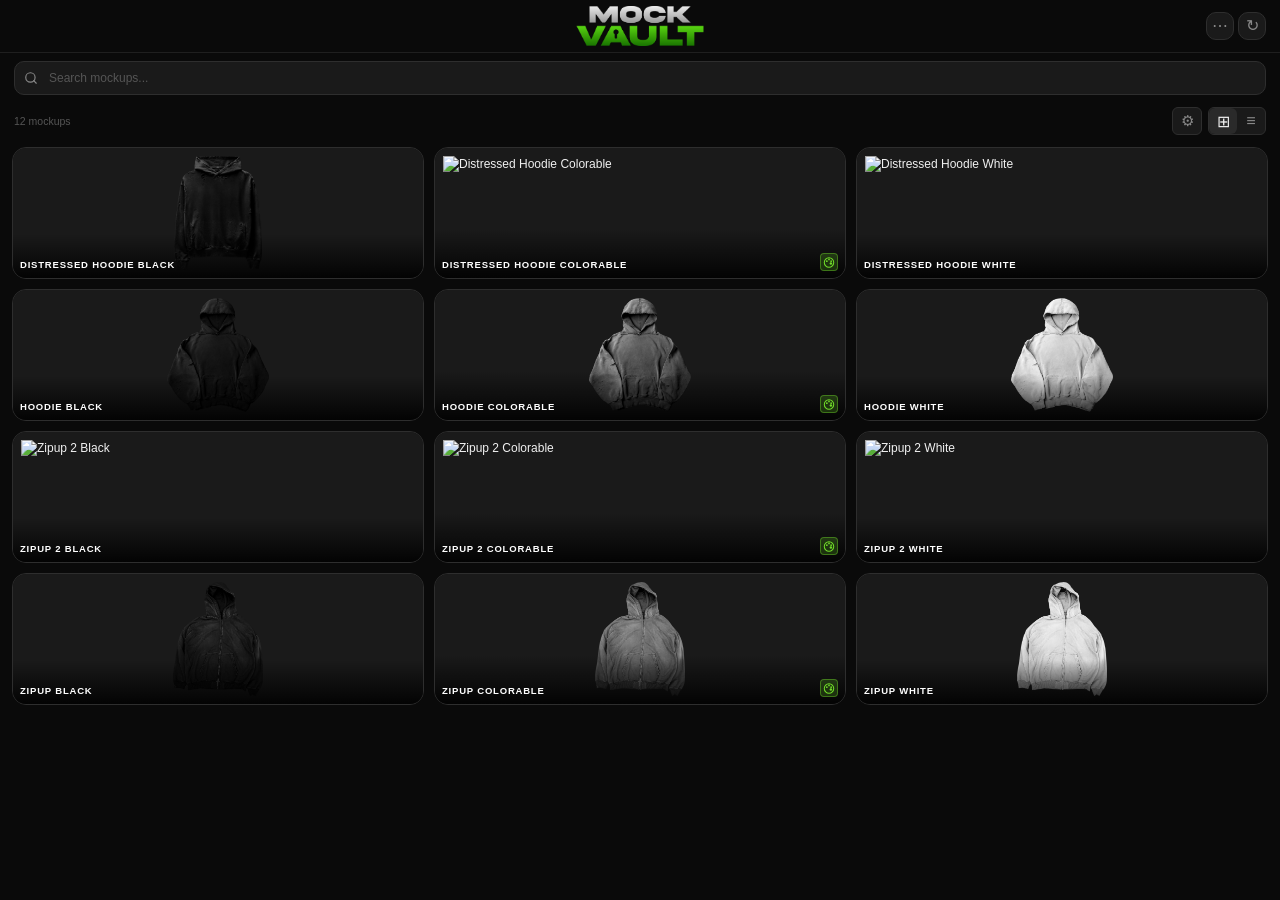
==== commit b64de6c7: "Website Overhaul - Updated the website's design and content to enhance user experience and provide m" ====
--- a/demo/index.html
+++ b/demo/index.html
@@ -156,7 +156,14 @@
 
     /* ── Categories ───────────────────────────────────────── */
     .categories-wrapper {
-      padding: 0 14px; flex-shrink: 0; overflow: hidden; position: relative;
+      display: none;
+    }
+    body.show-categories .categories-wrapper {
+      display: block;
+      padding: 0 14px;
+      flex-shrink: 0;
+      overflow: hidden;
+      position: relative;
     }
 
     .categories-wrapper::before, .categories-wrapper::after {
@@ -597,12 +604,6 @@
 </head>
 <body>
   <div id="app">
-
-    <!-- Demo Banner -->
-    <div class="demo-banner">
-      <span class="demo-dot"></span>
-      <span id="demoBannerText">Live Demo · Click any mockup to try it</span>
-    </div>
 
     <!-- Header -->
     <header class="header">
@@ -803,6 +804,10 @@
       listViewBtn.classList.toggle("active", isListView);
       mockupGrid.classList.toggle("list-mode", isListView);
 
+      if (new URLSearchParams(window.location.search).has('preview')) {
+        document.body.classList.add('show-categories');
+      }
+
       bindEvents();
       renderCategories();
       renderGrid();
@@ -911,7 +916,10 @@
 
     /* ── Categories ────────────────────────────────────── */
     function renderCategories() {
-      const cats = ["all", ...new Set(allMockups.map(m => m.category))].filter(Boolean);
+      const isPreview = new URLSearchParams(window.location.search).has('preview');
+      const cats = isPreview
+        ? ["all", "hoodies", "t-shirts", "longsleeves", "pants", "shorts"]
+        : ["all", ...new Set(allMockups.map(m => m.category))].filter(Boolean);
       if (favorites.size > 0) cats.splice(1, 0, "favorites");
 
       categoryTabs.innerHTML = cats.map(cat => {
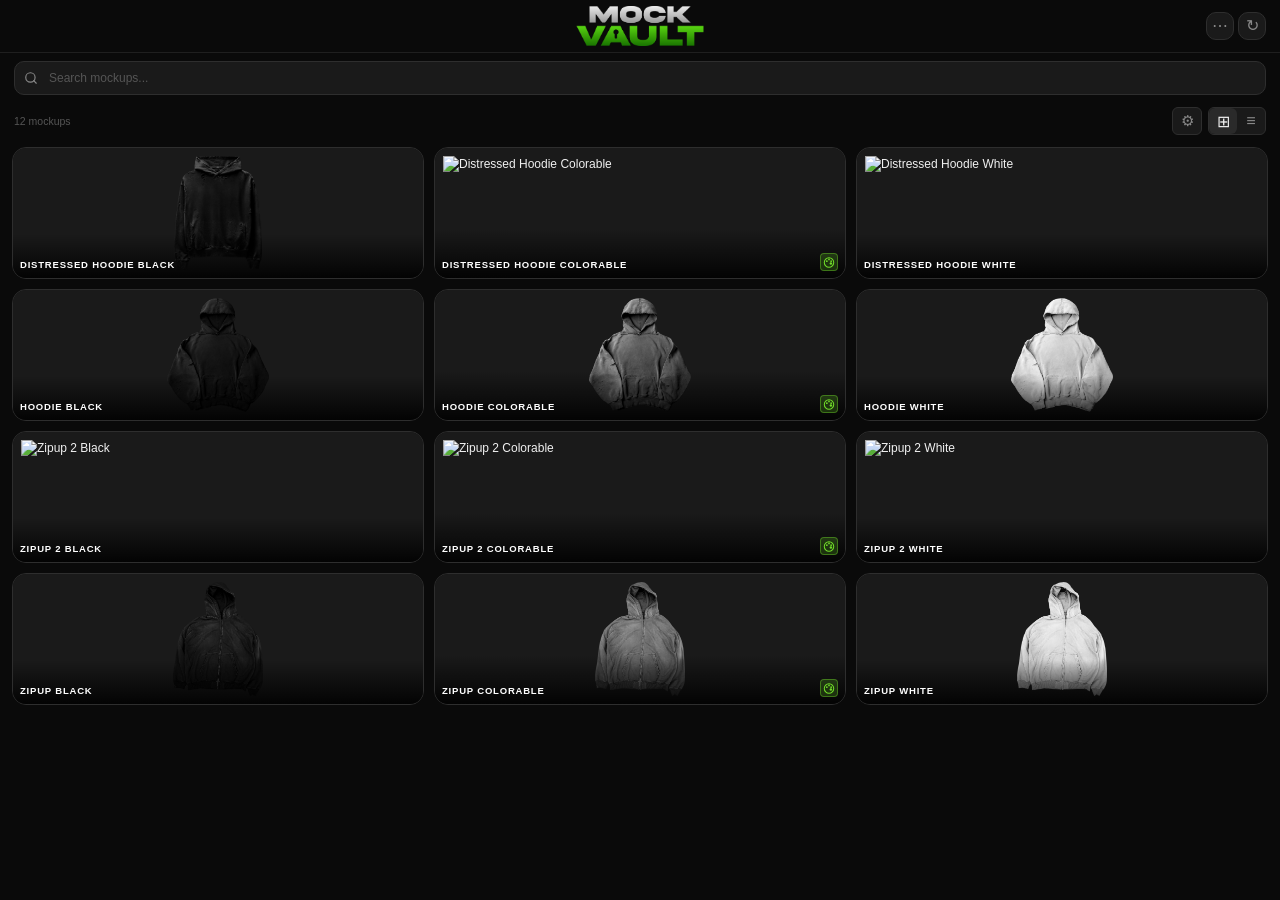
==== commit c2483fd3: "Add first-party analytics + admin dashboard tab Cookieless tracker with daily-rotating server-side a" ====
--- a/demo/index.html
+++ b/demo/index.html
@@ -5,6 +5,7 @@
   <meta name="viewport" content="width=device-width, initial-scale=1.0">
   <title>MockVault — Interactive Demo</title>
   <link href="https://api.fontshare.com/v2/css?f[]=satoshi@900,700,500,400,300&display=swap" rel="stylesheet">
+  <script src="/assets/tracker.js" defer></script>
   <style>
     *, *::before, *::after { box-sizing: border-box; margin: 0; padding: 0; }
 
